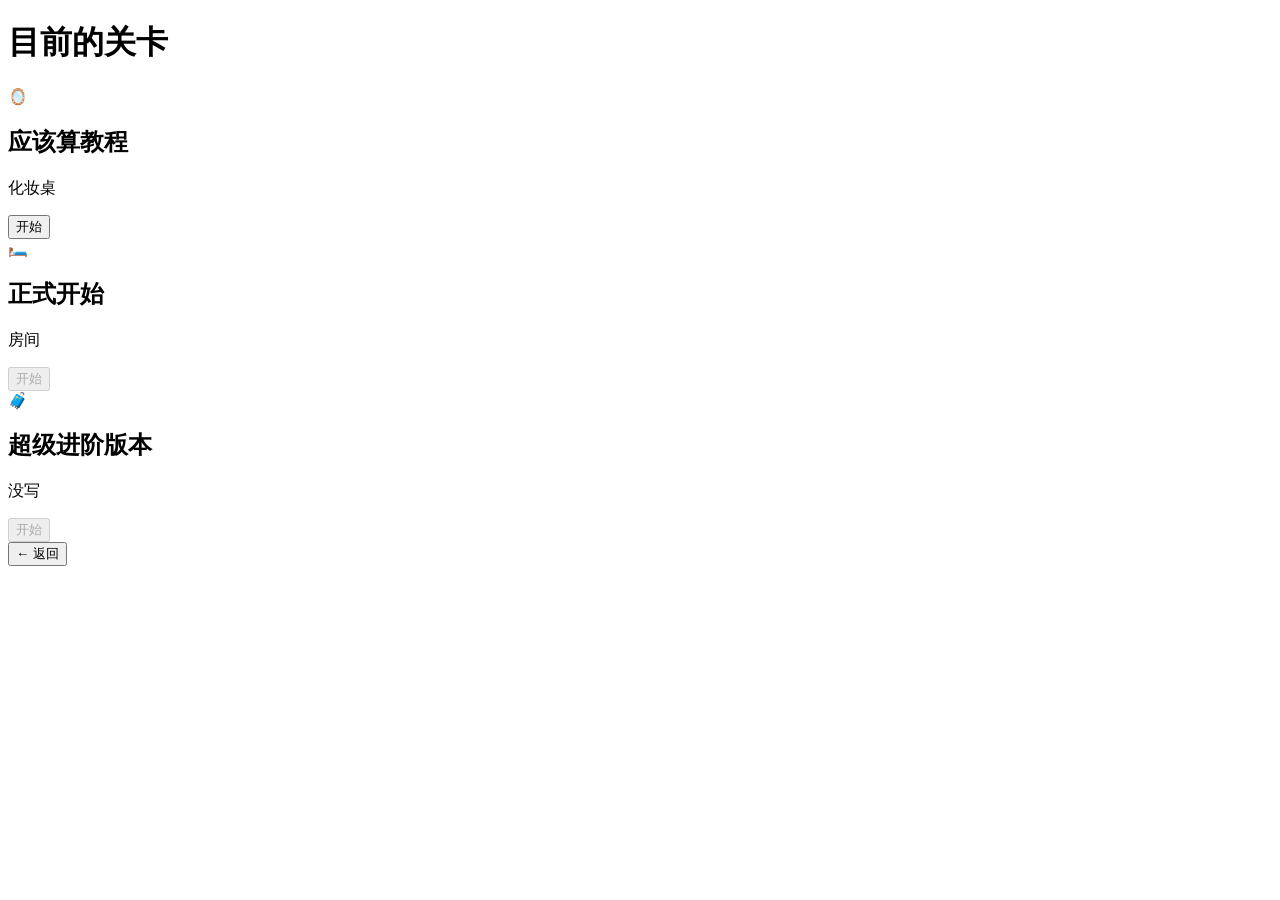
==== menu.html @ c0febcd7 "First version" ====
<!DOCTYPE html>
<html lang="en">

<head>

<meta charset="UTF-8">
<meta name="viewport" content="width=device-width, initial-scale=1.0">

<title>Select Level</title>

<link rel="stylesheet" href="/same/css/menu.css">

</head>

<body>

<h1>目前的关卡</h1>

<div class="levels">

    <div class="card" data-level="1">

        <div class="icon">🪞</div>

        <h2>应该算教程</h2>

        <p>化妆桌</p >

        <button>开始</button>

    </div>

    <div class="card locked">

        <div class="icon">🛏️</div>

        <h2>正式开始</h2>

        <p>房间</p >

        <button disabled>开始</button>

    </div>

    <div class="card locked">

        <div class="icon">🧳</div>

        <h2>超级进阶版本</h2>

        <p>没写</p >

        <button disabled>开始</button>

    </div>

</div>

<button id="back">
← 返回
</button>

<script src="/same/js/menu.js"></script>

</body>

</html>
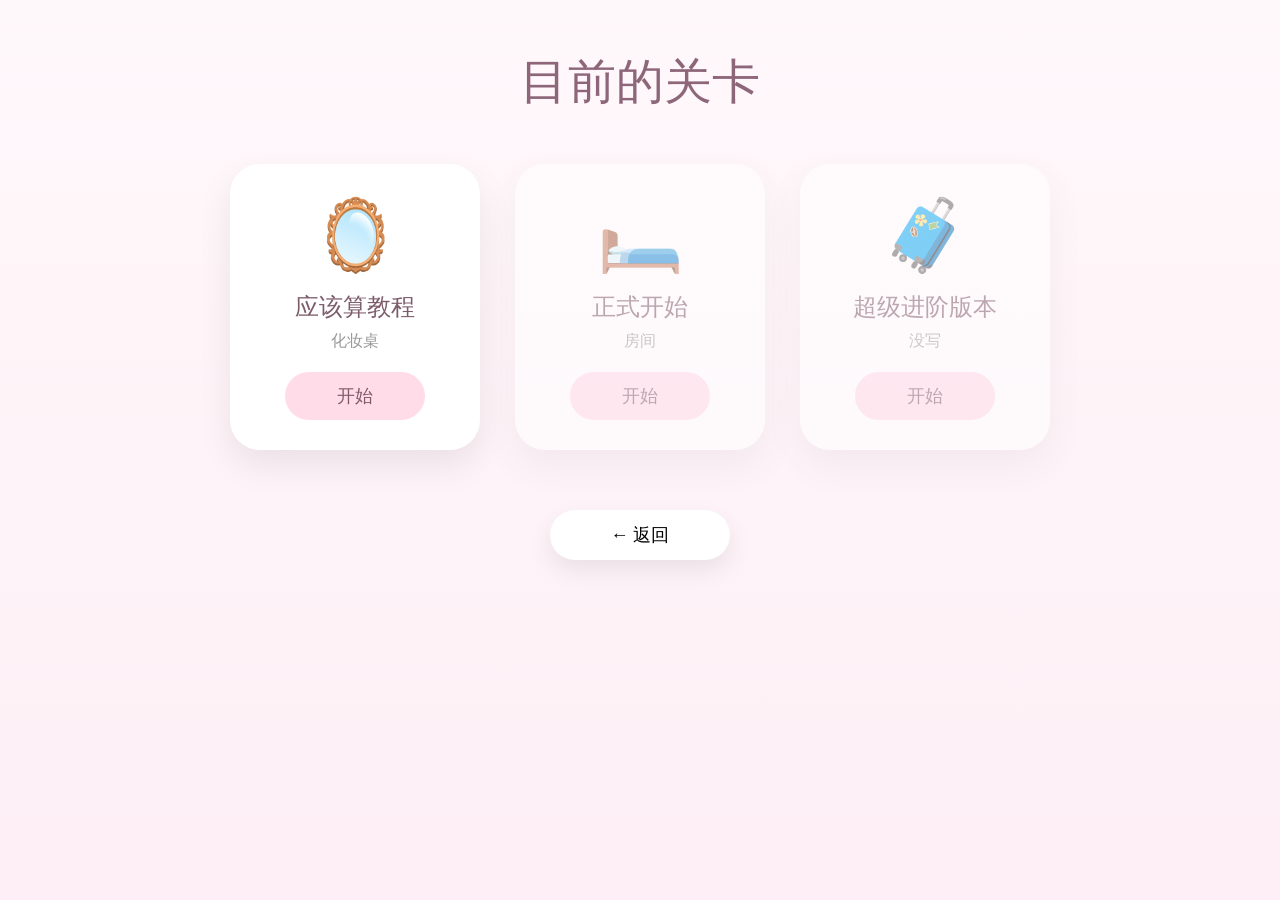
==== commit 88a8e956: "fix css and js path" ====
--- a/menu.html
+++ b/menu.html
@@ -8,7 +8,7 @@
 
 <title>Select Level</title>
 
-<link rel="stylesheet" href="/same/css/menu.css">
+<link rel="stylesheet" href="./css/menu.css">
 
 </head>
 
@@ -60,7 +60,7 @@
 ← 返回
 </button>
 
-<script src="/same/js/menu.js"></script>
+<script src="./js/menu.js"></script>
 
 </body>
 
--- a/css/menu.css
+++ b/css/menu.css
@@ -0,0 +1,180 @@
+*{
+margin:0;
+padding:0;
+box-sizing:border-box;
+}
+
+body{
+
+font-family:"Segoe UI",sans-serif;
+
+background:linear-gradient(
+180deg,
+#fff8fb,
+#fdeff5
+);
+
+min-height:100vh;
+
+display:flex;
+
+flex-direction:column;
+
+align-items:center;
+
+padding:50px;
+
+}
+
+h1{
+
+font-size:48px;
+
+font-weight:300;
+
+color:#8d6779;
+
+margin-bottom:50px;
+
+}
+
+.levels{
+
+display:flex;
+
+gap:35px;
+
+flex-wrap:wrap;
+
+justify-content:center;
+
+}
+
+.card{
+
+width:250px;
+
+padding:30px;
+
+background:white;
+
+border-radius:30px;
+
+text-align:center;
+
+box-shadow:
+0 15px 35px rgba(0,0,0,.08);
+
+transition:.25s;
+
+cursor:pointer;
+
+}
+
+.card:hover{
+
+transform:
+translateY(-8px);
+
+box-shadow:
+0 20px 45px rgba(0,0,0,.12);
+
+}
+
+.icon{
+
+font-size:70px;
+
+margin-bottom:15px;
+
+}
+
+.card h2{
+
+color:#7c5b6a;
+
+font-weight:500;
+
+margin-bottom:8px;
+
+}
+
+.card p{
+
+color:#999;
+
+margin-bottom:20px;
+
+}
+
+.card button{
+
+width:140px;
+
+height:48px;
+
+border:none;
+
+border-radius:999px;
+
+background:#ffdce8;
+
+color:#7c5b6a;
+
+font-size:18px;
+
+cursor:pointer;
+
+}
+
+.card button:hover{
+
+background:#ffcddd;
+
+}
+
+.locked{
+
+opacity:.5;
+
+cursor:default;
+
+}
+
+.locked:hover{
+
+transform:none;
+
+box-shadow:
+0 15px 35px rgba(0,0,0,.08);
+
+}
+
+#back{
+
+margin-top:60px;
+
+width:180px;
+
+height:50px;
+
+border:none;
+
+border-radius:999px;
+
+background:white;
+
+font-size:18px;
+
+cursor:pointer;
+
+box-shadow:
+0 10px 25px rgba(0,0,0,.08);
+
+}
+
+#back:hover{
+
+transform:translateY(-3px);
+
+}
